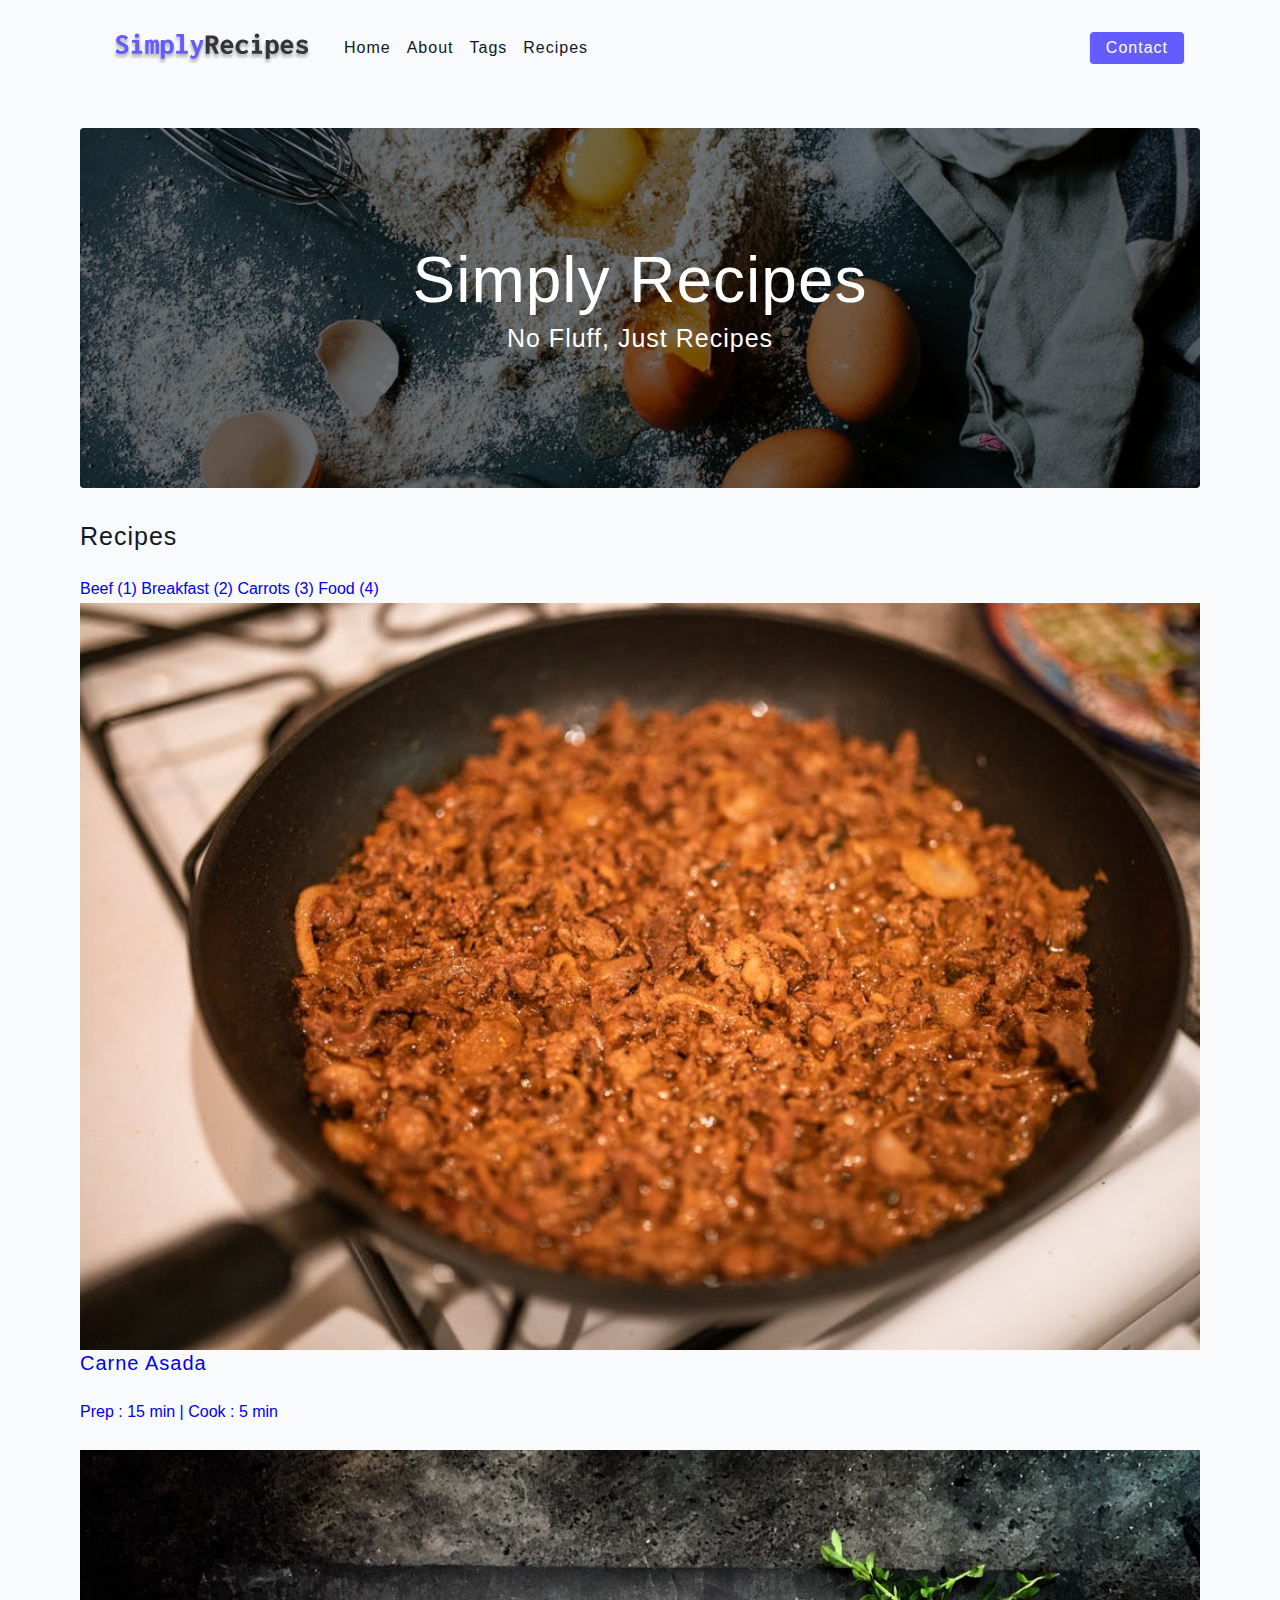
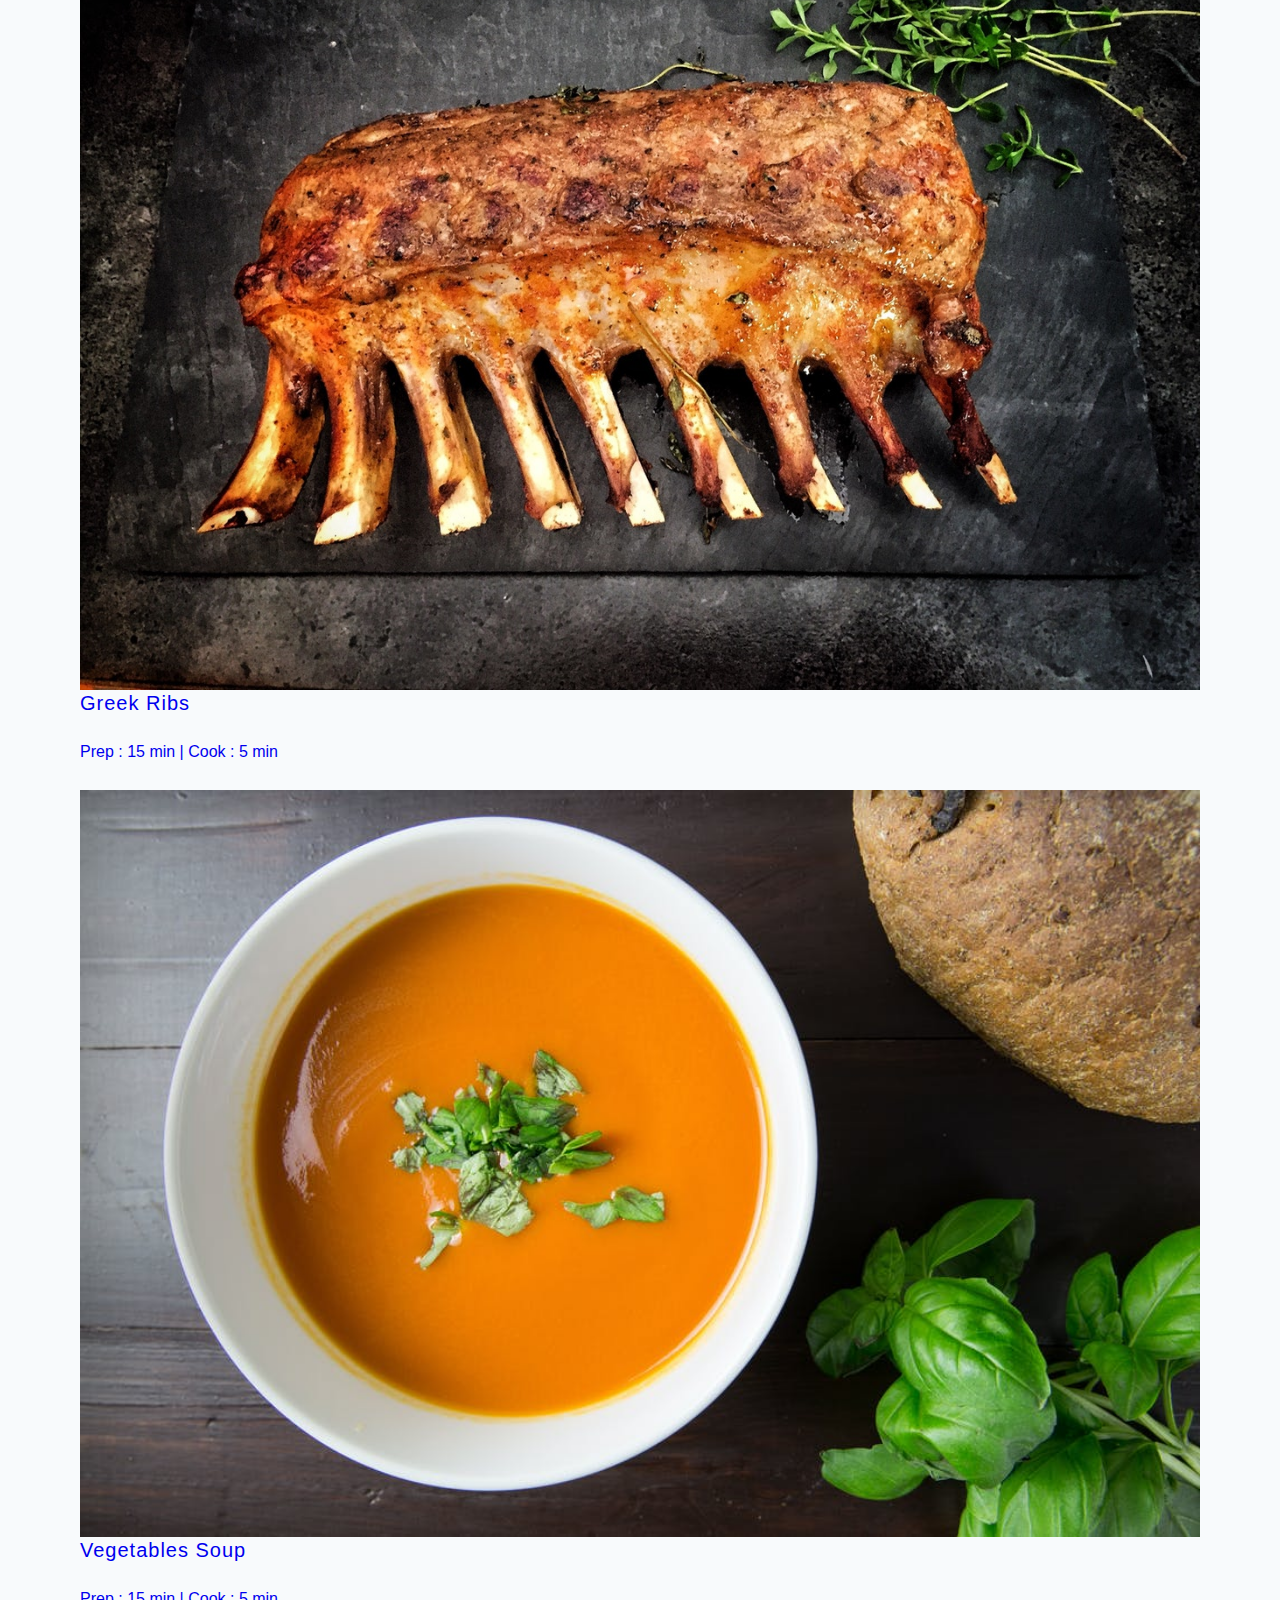
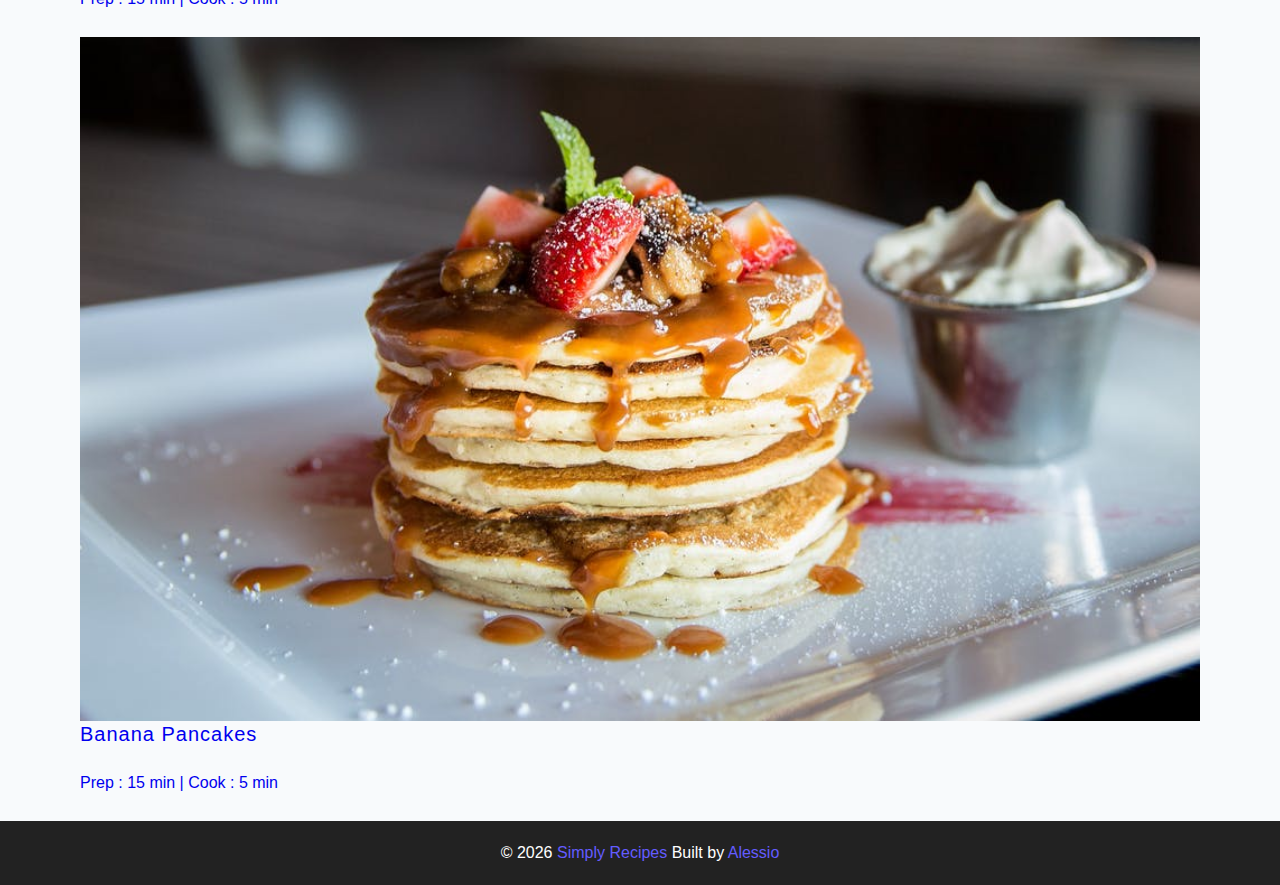
==== index.html @ aafa93e2 "Initial commit and progress" ====
<!DOCTYPE html>
<html lang="en">
  <head>
    <meta charset="UTF-8" />
    <meta http-equiv="X-UA-Compatible" content="IE=edge" />
    <meta name="viewport" content="width=device-width, initial-scale=1.0" />
    <title>Simply Recipes || Starter</title>
    <!-- favicon -->
    <link rel="shortcut icon" href="./assets/favicon.ico" type="image/x-icon" />
    <!-- normalize -->
    <link rel="stylesheet" href="./css/normalize.css" />
    <!-- font-awesome -->
    <link
      rel="stylesheet"
      href="https://cdnjs.cloudflare.com/ajax/libs/font-awesome/5.14.0/css/all.min.css"
    />
    <!-- main css -->
    <link rel="stylesheet" href="./css/main.css" />
  </head>
  <body>
    <!-- nav -->
    <nav class="navbar">
      <div class="nav-center">
        <!-- header of nav -->
        <div class="nav-header">
          <a href="/index.html" class="nav-logo">
            <img src="./assets/logo.svg" alt="Simply recipes">
          </a>
          <button type="button" class="btn nav-btn">
            <i class="fas fa-align-justify"></i>
          </button>
        </div>
        <!-- links -->
        <div class="nav-links show-links">
          <a href="index.html" class="nav-link">Home</a>
          <a href="about.html" class="nav-link">About</a>
          <a href="tags.html" class="nav-link">Tags</a>
          <a href="recipes.html" class="nav-link">Recipes</a>
          <div class="nav-link contact-link">
            <a href="/contact.html" class="btn">Contact</a>
          </div>
        </div>
      </div>
    </nav>
    <!-- main -->
    <main class="page">
      <!-- header -->
      <header class="hero">
        <div class="hero-container">
          <div class="hero-text">
            <h1>simply recipes</h1>
            <h4>no fluff, just recipes</h4>
          </div>
        </div>
      </header>
      <!-- recipes container -->
      <section class="recipes-container">
        <!-- tag container -->
        <div class="tags-container">
          <h4>Recipes</h4>
          <div class="tags-list">
            <a href="/tag-template.html"> Beef (1) </a>
            <a href="/tag-template.html"> Breakfast (2) </a>
            <a href="/tag-template.html"> Carrots (3) </a>
            <a href="/tag-template.html"> Food (4) </a>
          </div>
        </div>
        <!-- recipes container -->
        <div class="recipes-list">
          <!-- single recipe -->
          <a href="/single-recipe.html" class="recipe">
            <img src="/assets/recipes/recipe-1.jpeg" alt="Recipe 1" class="img recipe-img">
            <h5>carne asada</h5>
            <p>Prep : 15 min | Cook : 5 min</p>
          </a>
          <a href="/single-recipe.html" class="recipe">
            <img src="/assets/recipes/recipe-2.jpeg" alt="Recipe 2" class="img recipe-img">
            <h5>greek ribs</h5>
            <p>Prep : 15 min | Cook : 5 min</p>
          </a>
          <a href="/single-recipe.html" class="recipe">
            <img src="/assets/recipes/recipe-3.jpeg" alt="Recipe 3" class="img recipe-img">
            <h5>vegetables soup</h5>
            <p>Prep : 15 min | Cook : 5 min</p>
          </a>
          <a href="/single-recipe.html" class="recipe">
            <img src="/assets/recipes/recipe-4.jpeg" alt="Recipe 4" class="img recipe-img">
            <h5>banana pancakes</h5>
            <p>Prep : 15 min | Cook : 5 min</p>
          </a>
        </div>
      </section>
    </main>
    <!-- footer -->
    <footer class="page-footer">
      <p>&copy; <span id="date"></span>
        <span class="footer-logo">Simply Recipes</span>
        Built by <a href="https://github.com/ualessioa/">Alessio</a>
      </p>
    </footer>
  <script src="./js/app.js"></script>
  </body>
</html>
---- css/main.css ----
*,
::after,
::before {
  box-sizing: border-box;
}
/* fonts */

@import url('https://fonts.googleapis.com/css2?family=Roboto:wght@400;500;600&family=Montserrat&display=swap');
html {
  font-size: 100%;
} /*16px*/

:root {
  /* colors */
  --primary-100: #e2e0ff;
  --primary-200: #c1beff;
  --primary-300: #a29dff;
  --primary-400: #837dff;
  --primary-500: #645cff;
  --primary-600: #504acc;
  --primary-700: #3c3799;
  --primary-800: #282566;
  --primary-900: #141233;

  /* grey */
  --grey-50: #f8fafc;
  --grey-100: #f1f5f9;
  --grey-200: #e2e8f0;
  --grey-300: #cbd5e1;
  --grey-400: #94a3b8;
  --grey-500: #64748b;
  --grey-600: #475569;
  --grey-700: #334155;
  --grey-800: #1e293b;
  --grey-900: #0f172a;
  /* rest of the colors */
  --black: #222;
  --white: #fff;
  --red-light: #f8d7da;
  --red-dark: #842029;
  --green-light: #d1e7dd;
  --green-dark: #0f5132;

  /* fonts  */
  --headingFont: 'Roboto', sans-serif;
  --bodyFont: 'Nunito', sans-serif;
  --smallText: 0.7em;
  /* rest of the vars */
  --backgroundColor: var(--grey-50);
  --textColor: var(--grey-900);
  --borderRadius: 0.25rem;
  --letterSpacing: 1px;
  --transition: 0.3s ease-in-out all;
  --max-width: 1120px;
  --fixed-width: 600px;

  /* box shadow*/
  --shadow-1: 0 1px 3px 0 rgba(0, 0, 0, 0.1), 0 1px 2px 0 rgba(0, 0, 0, 0.06);
  --shadow-2: 0 4px 6px -1px rgba(0, 0, 0, 0.1),
    0 2px 4px -1px rgba(0, 0, 0, 0.06);
  --shadow-3: 0 10px 15px -3px rgba(0, 0, 0, 0.1),
    0 4px 6px -2px rgba(0, 0, 0, 0.05);
  --shadow-4: 0 20px 25px -5px rgba(0, 0, 0, 0.1),
    0 10px 10px -5px rgba(0, 0, 0, 0.04);
}

body {
  background: var(--backgroundColor);
  font-family: var(--bodyFont);
  font-weight: 400;
  line-height: 1.75;
  color: var(--textColor);
}

p {
  margin-top: 0;
  margin-bottom: 1.5rem;
  max-width: 40em;
}

h1,
h2,
h3,
h4,
h5 {
  margin: 0;
  margin-bottom: 1.38rem;
  font-family: var(--headingFont);
  font-weight: 400;
  line-height: 1.3;
  text-transform: capitalize;
  letter-spacing: var(--letterSpacing);
}

h1 {
  margin-top: 0;
  font-size: 3.052rem;
}

h2 {
  font-size: 2.441rem;
}

h3 {
  font-size: 1.953rem;
}

h4 {
  font-size: 1.563rem;
}

h5 {
  font-size: 1.25rem;
}

small,
.text-small {
  font-size: var(--smallText);
}

a {
  text-decoration: none;
}
ul {
  list-style-type: none;
  padding: 0;
}

.img {
  width: 100%;
  display: block;
  object-fit: cover;
}
/* buttons */

.btn {
  cursor: pointer;
  color: var(--white);
  background: var(--primary-500);
  border: transparent;
  border-radius: var(--borderRadius);
  letter-spacing: var(--letterSpacing);
  padding: 0.375rem 0.75rem;
  box-shadow: var(--shadow-1);
  transition: var(--transtion);
  text-transform: capitalize;
  display: inline-block;
}
.btn:hover {
  background: var(--primary-700);
  box-shadow: var(--shadow-3);
}
.btn-hipster {
  color: var(--primary-500);
  background: var(--primary-200);
}
.btn-hipster:hover {
  color: var(--primary-200);
  background: var(--primary-700);
}
.btn-block {
  width: 100%;
}

/* alerts */
.alert {
  padding: 0.375rem 0.75rem;
  margin-bottom: 1rem;
  border-color: transparent;
  border-radius: var(--borderRadius);
}

.alert-danger {
  color: var(--red-dark);
  background: var(--red-light);
}
.alert-success {
  color: var(--green-dark);
  background: var(--green-light);
}
/* form */

.form {
  width: 90vw;
  max-width: var(--fixed-width);
  background: var(--white);
  border-radius: var(--borderRadius);
  box-shadow: var(--shadow-2);
  padding: 2rem 2.5rem;
  margin: 3rem auto;
}
.form-label {
  display: block;
  font-size: var(--smallText);
  margin-bottom: 0.5rem;
  text-transform: capitalize;
  letter-spacing: var(--letterSpacing);
}
.form-input,
.form-textarea {
  width: 100%;
  padding: 0.375rem 0.75rem;
  border-radius: var(--borderRadius);
  background: var(--backgroundColor);
  border: 1px solid var(--grey-200);
}

.form-row {
  margin-bottom: 1rem;
}

.form-textarea {
  height: 7rem;
}
::placeholder {
  font-family: inherit;
  color: var(--grey-400);
}
.form-alert {
  color: var(--red-dark);
  letter-spacing: var(--letterSpacing);
  text-transform: capitalize;
}
/* alert */

@keyframes spinner {
  to {
    transform: rotate(360deg);
  }
}

.loading {
  width: 6rem;
  height: 6rem;
  border: 5px solid var(--grey-400);
  border-radius: 50%;
  border-top-color: var(--primary-500);
  animation: spinner 0.6s linear infinite;
}
.loading {
  margin: 0 auto;
}
/* title */

.title {
  text-align: center;
}

.title-underline {
  background: var(--primary-500);
  width: 7rem;
  height: 0.25rem;
  margin: 0 auto;
  margin-top: -1rem;
}

/*
=============== 
Navbar
===============
*/

.navbar{
  display: flex;
  justify-content: center;
  align-items: center;
}

.nav-center{
  width: 90vw;
  max-width: var(--max-width);
}

.nav-header {
  height: 6rem;
  display: flex;
  justify-content: space-between;
  align-items: center;
}

.nav-logo{
  display: flex;
  align-items: center;
}
.nav-header img {
  width: 200px;
}

.nav-btn {
  padding: 0.15rem 0.5rem;
}

.nav-btn i {
  font-size: 1.25rem;
}

.nav-links {
  display: flex;
  flex-direction: column;
  height: 0;
  overflow: hidden;
  transition: var(--transition);
}

.show-links {
  height: 310px;
}

.nav-link {
  display: block;
  text-align: center;
  text-transform: capitalize;
  color: var(--grey-900);
  letter-spacing: var(--letterSpacing);
  padding: 1rem 0;
  border-top: 1px solid var(--grey-500);
  transition: var(--transition);
}

.nav-link:hover {
  color: var(--primary-500);
}

.contact-link a{
  padding: 0.15rem 1rem;
}

@media screen and (min-width:992px) {
  .nav-btn{
    display: none;
  }
  
  .navbar{
    height: 6rem;
  }

  .nav-center{
    display: flex;
    align-items: center;
  }

  .nav-header {
    height: auto;
    margin: 2rem;
  }

  .nav-links{
    height: auto;
    flex-direction: row;
    align-items: center;
    width: 100%;
  }

  .nav-link {
    padding: 0;
    border-top: none;
    margin-right: 1rem;
    font-size: 1rem;
  }

  .contact-link{
    margin-left: auto;
  }
}

/*
=============== 
Page
===============
*/
.page {
  width: 90vw;
  max-width: var(--max-width);
  margin: 0 auto;
  padding-top: 2rem;
  min-height: calc(100vh - (6rem + 4rem));
}

/*
=============== 
Footer
===============
*/
.page-footer{
  height: 4rem;
  display: flex;
  align-items: center;
  justify-content: center;
  background: var(--black);
  color: var(--white);
}

.page-footer p{
  margin-bottom: 0;
}

.footer-logo, .page-footer a {
  color: var(--primary-500);
}
/*
=============== 
Hero
===============
*/
.hero {
  height: 40vh;
  background: url("/assets/main.jpeg") center/cover no-repeat;
  margin-bottom: 2rem;
  border-radius: var(--borderRadius);
  position: relative;
}

.hero-container {
  width: 100%;
  height: 100%;
  background: rgba(0, 0, 0, 0.4);
  display: flex;
  align-items: center;
  justify-content: center;
  position: absolute;
  top: 0;
  left: 0;
  border-radius: var(--borderRadius);
}

.hero-text{
  text-align: center;
  color: var(--white);
}

@media screen and (min-width: 768px) {

  .hero-text h1{
    font-size: 4rem;
    margin-bottom: 0;
  }
  
}
/*
=============== 

===============
*/
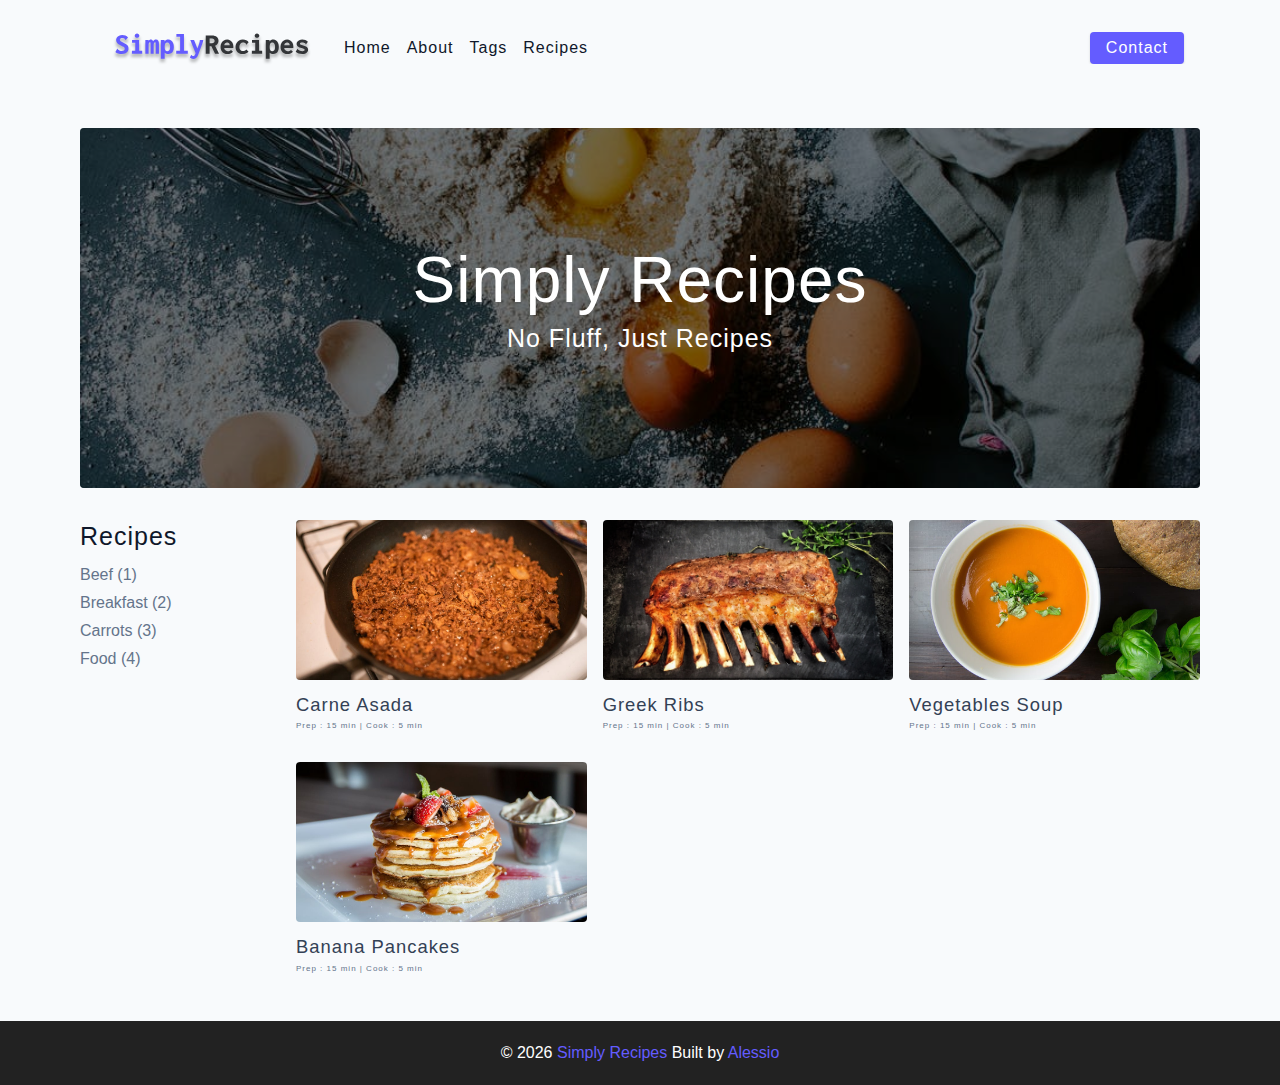
==== commit 16d37588: "General progress" ====
--- a/index.html
+++ b/index.html
@@ -65,7 +65,7 @@
             <a href="/tag-template.html"> Food (4) </a>
           </div>
         </div>
-        <!-- recipes container -->
+        <!-- recipes list -->
         <div class="recipes-list">
           <!-- single recipe -->
           <a href="/single-recipe.html" class="recipe">
--- a/css/main.css
+++ b/css/main.css
@@ -436,6 +436,170 @@
   }
   
 }
+
+/*
+=============== 
+Recipes
+===============
+*/
+
+.recipes-container {
+  display: grid;
+  gap: 2rem 1rem;
+}
+
+.tags-container {
+  order: 1;
+  display: flex;
+  flex-direction: column;
+  padding-bottom: 3rem;
+}
+
+.recipes-list {
+  display: grid;
+  gap: 2rem 1rem;
+  padding-bottom: 3rem;
+}
+
+.tags-container h4 {
+  margin-bottom: 0.5rem;
+  font-weight: 500;
+}
+
+.tags-list {
+  display: grid;
+  grid-template-columns: 1fr 1fr 1fr;
+}
+
+.tags-list a{
+  text-transform: capitalize;
+  display: block;
+  color: var(--grey-500);
+  transition: var(--transition);
+}
+
+.tags-list a:hover {
+  color: var(--primary-500);
+}
+
+.recipe {
+  display: block;
+}
+
+.recipe-img {
+  height: 15rem;
+  border-radius: var(--borderRadius);
+  margin-bottom: 1rem;
+}
+
+.recipe h5 {
+  margin-bottom: 0;
+  line-height: 1;
+  color: var(--grey-700);
+}
+
+.recipe p {
+  margin-bottom: 0;
+  line-height: 1;
+  margin-top: 0.5rem;
+  color: var(--grey-500);
+  letter-spacing: var(--letterSpacing);
+}
+
+
+@media screen and ( min-width: 576px) {
+  .recipes-list {
+    grid-template-columns: 1fr 1fr;
+  }
+
+  .recipe-img {
+    height: 10rem;
+  }
+}
+
+@media screen and ( min-width: 992px) {
+  .recipes-container {
+    grid-template-columns: 200px 1fr;
+  }
+
+  .recipe p{
+    font-size: 0.5rem;
+  }
+
+  .tags-container {
+    order: 0;
+  }
+
+  .tags-list {
+    grid-template-columns: 1fr;
+  }
+}
+
+@media screen and ( min-width: 1200px) {
+  .recipes-list {
+    grid-template-columns: 1fr 1fr 1fr;
+  }
+
+  .recipe h5 {
+    font-size: 1.15rem;
+  }
+}
+  
+
+/*
+=============== 
+Error
+===============
+*/
+
+.error-page {
+  text-align: center;
+  padding-top: 5rem;
+}
+
+.error-page h1 {
+  font-size: 9rem;
+}
+
+/*
+=============== 
+About
+===============
+*/
+
+.featured-title {
+  text-align: center;
+}
+
+.about-page h2 {
+  text-transform: none;
+  font-weight: bold;
+
+}
+
+.about-page {
+  display: grid;
+  gap: 2rem 4rem;
+  padding-bottom: 3rem;
+}
+
+.about-img {
+  border-radius: var(--borderRadius);
+  height: 300px;
+}
+
+@media screen and (min-width: 992px) {
+  .about-page {
+    grid-template-columns: 1fr 1fr;
+    grid-template-rows: 400px;
+    align-items: center;
+  }
+
+  .about-img {
+    height: 100%;
+  }
+  
+}
 /*
 =============== 
 
